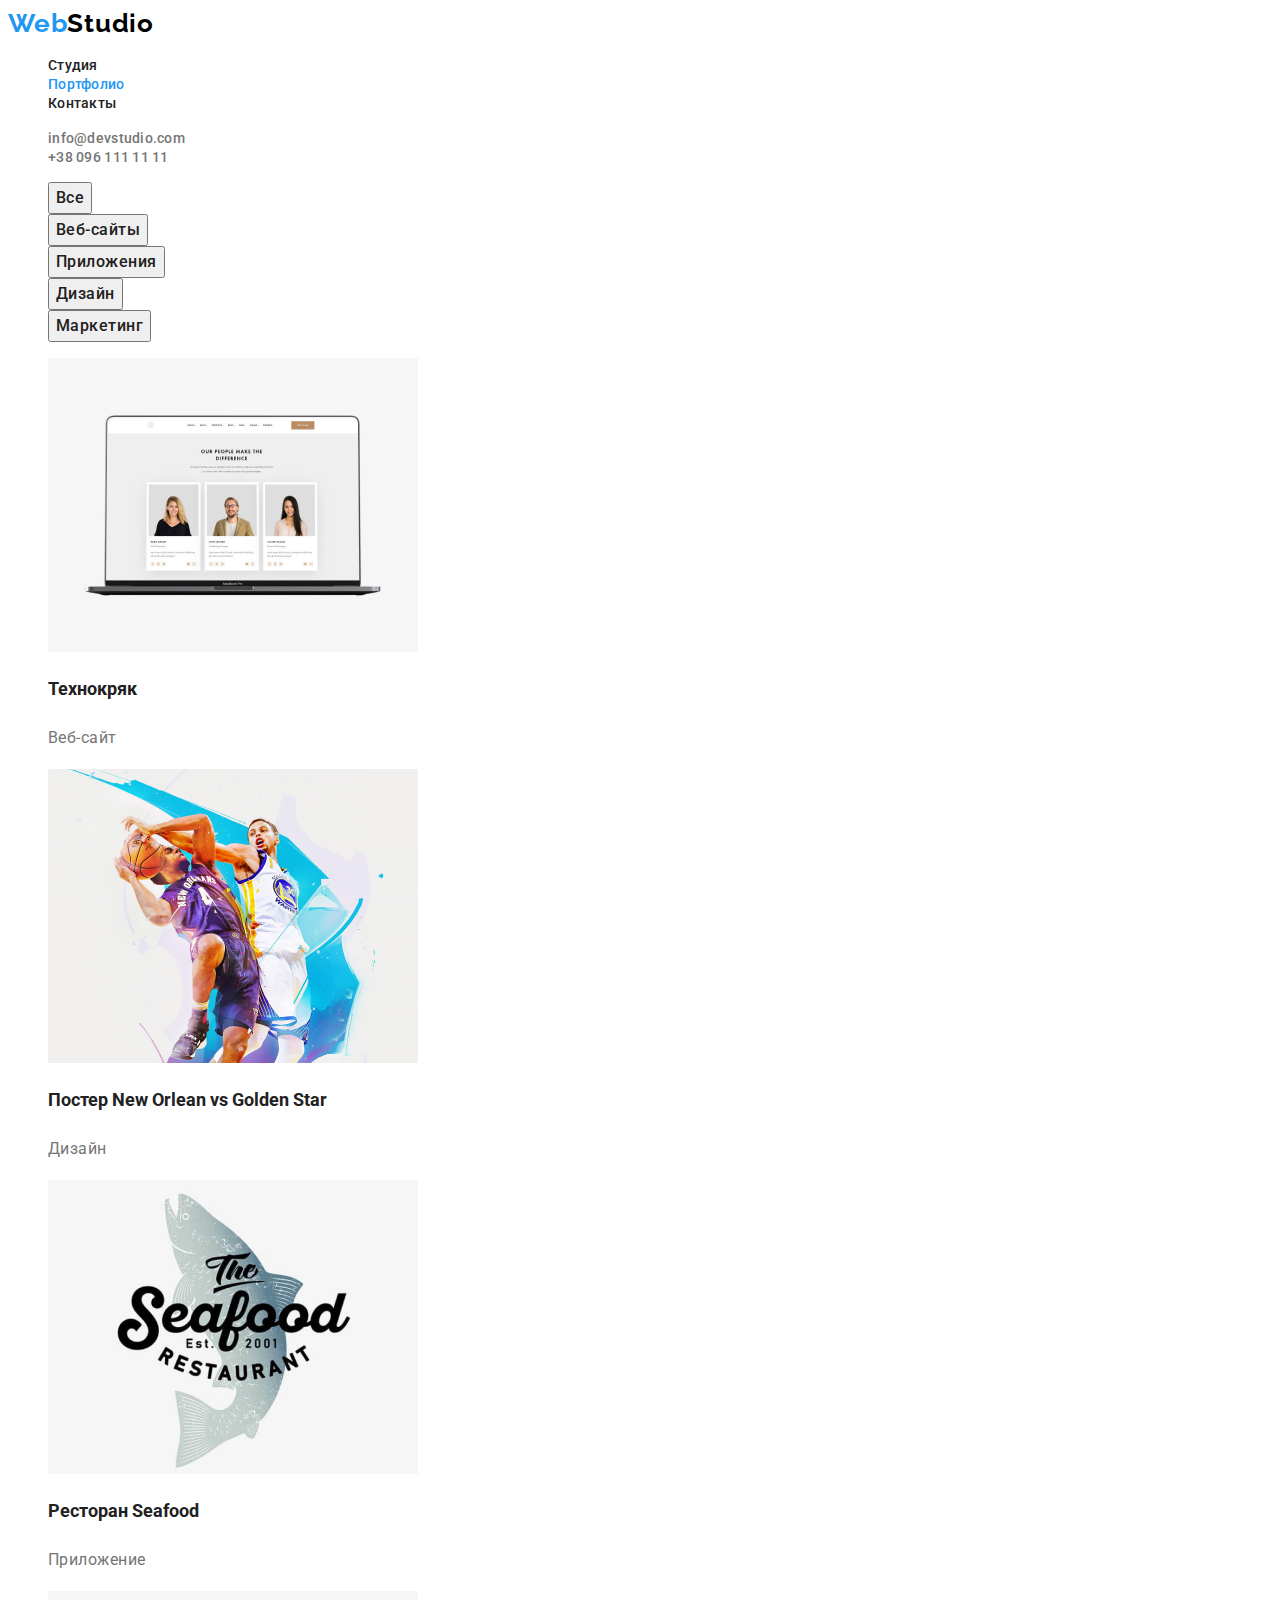
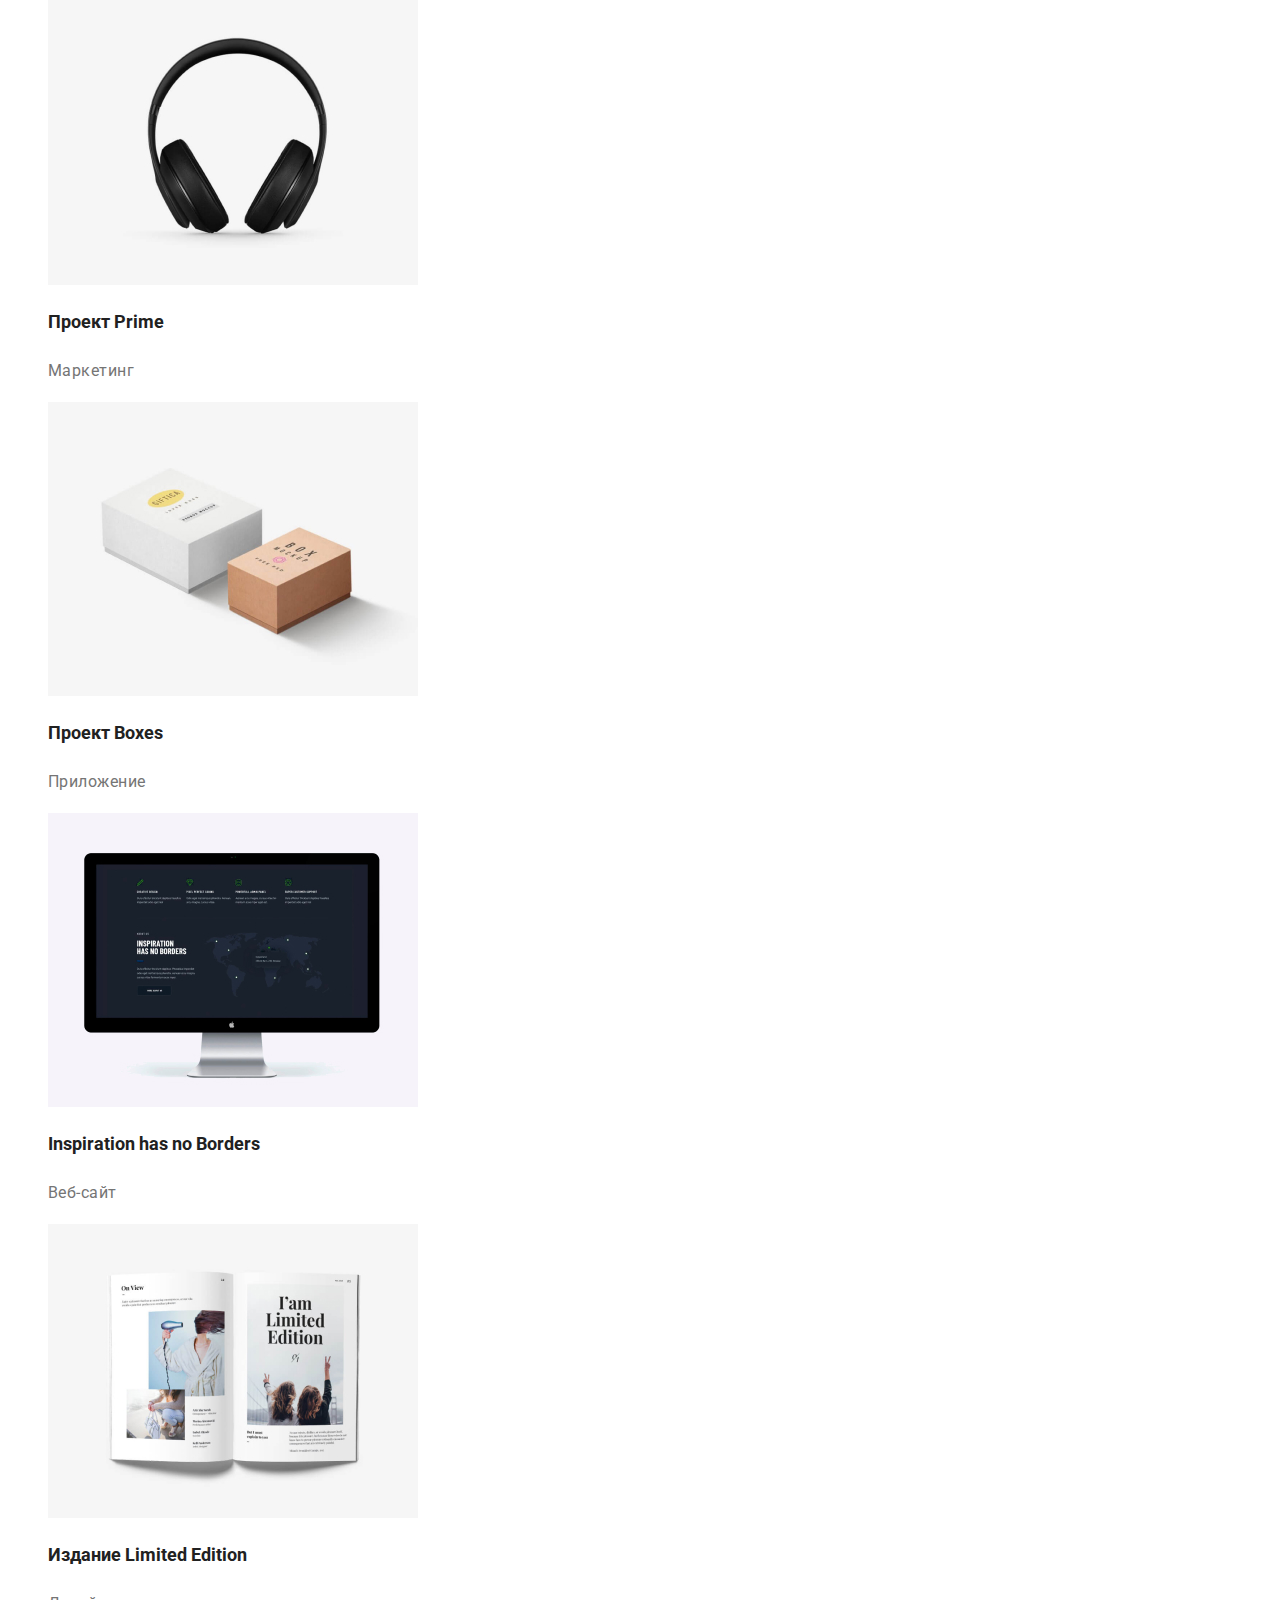
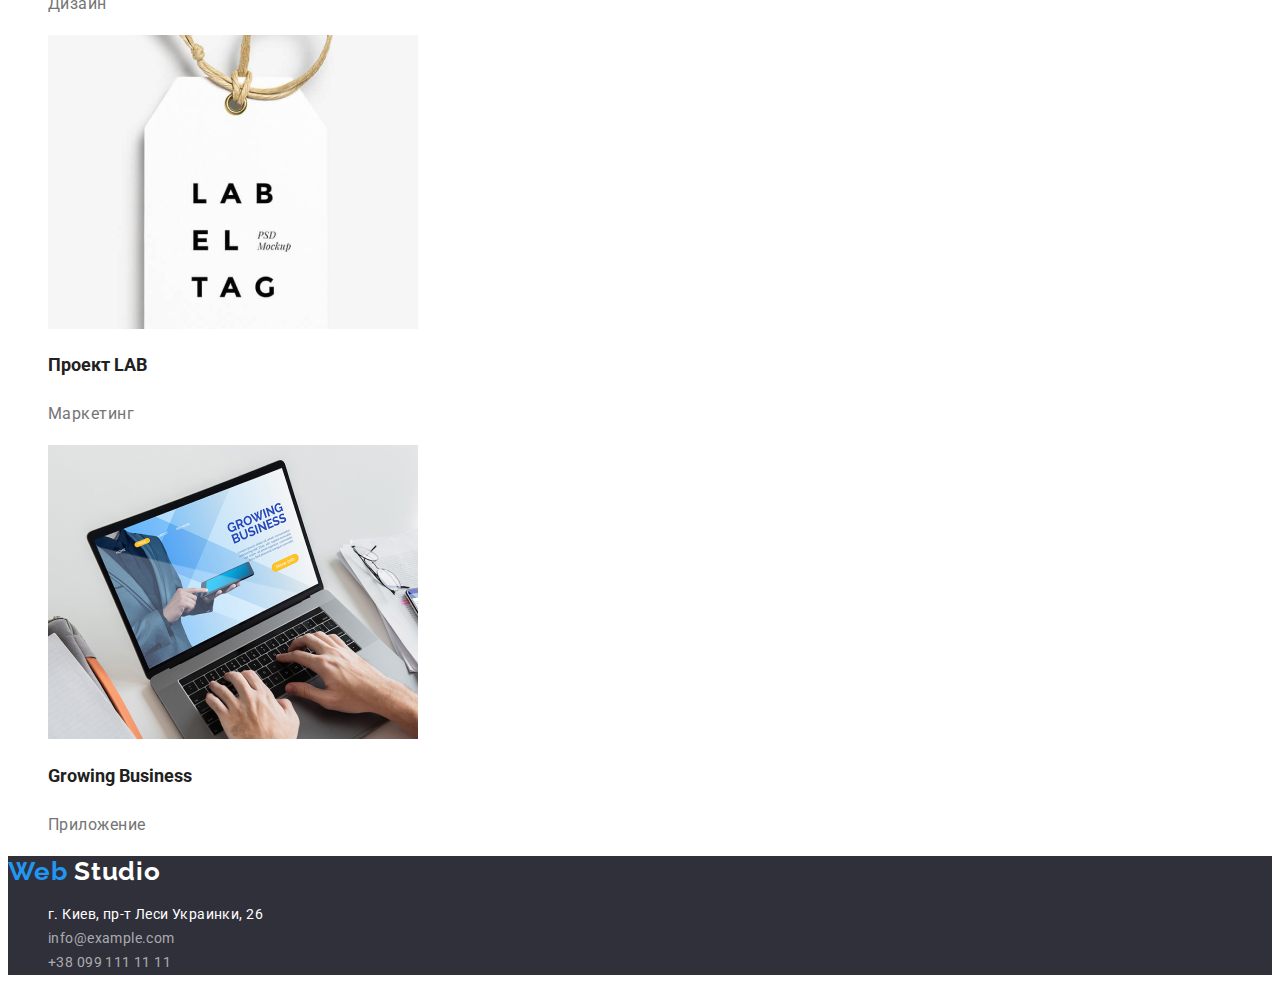
==== portfolio.html @ b29f5819 "Склонировал з ДЗ-2" ====
<!DOCTYPE html>
<html lang="ru">

<head>
    <meta charset="UTF-8" />
    <meta name="viewport" content="width=device-width, initial-scale=1.0" />
    <title>WebStudio</title>
    <link rel="preconnect" href="https://fonts.gstatic.com">
    <link
        href="https://fonts.googleapis.com/css2?family=Raleway:wght@700&family=Roboto:wght@400;500;700;900&display=swap"
        rel="stylesheet">
    <link rel="stylesheet" href="./css/style.css">
</head>

<body>
    <!-- Шапка -->
    <header class="header">
        <nav class="navigation">
            <a class="logo" href="./index.html"><span class="logo-color">Web</span>Studio</a>
            <ul class="navigation-list">
                <li class="navigation-list-item">
                    <a class="navigation-list-link" href="./index.html">Студия</a>
                </li>
                <li class="navigation-list-item">
                    <a class="navigation-list-link current" href="portfolio.html">Портфолио</a>
                </li>
                <li class="navigation-list-item">
                    <a class="navigation-list-link" href="#">Контакты</a>
                </li>
            </ul>
        </nav>
        <ul class="contact-list">
            <li class="contact-list-item">
                <a class="contact-list-link" href="mailto:info@devstudio.com">info@devstudio.com</a>
            </li>
            <li>
                <a class="contact-list-link" href="tel:+380961111111">+38 096 111 11 11</a>
            </li>
        </ul>
    </header>
    <main>
        <!-- Портфолио -->
        <section class="portfolio">
            <h1 class="visually-hidden">Портфолио</h1>
            <!-- Список фильтров -->
            <ul class="button-list">
                <li class="button-list-item">
                    <button class="button" type="button">Все</button>
                </li>
                <li class="button-list-item">
                    <button class="button" type="button">Веб-сайты</button>
                </li>
                <li class="button-list-item">
                    <button class="button" type="button">Приложения</button>
                </li>
                <li class="button-list-item">
                    <button class="button" type="button">Дизайн</button>
                </li>
                <li class="button-list-item">
                    <button class="button" type="button">Маркетинг</button>
                </li>
            </ul>
            <!-- Список робот -->
            <ul class="portfolio-list">
                <li class="portfolio-list-item">
                    <a class="portfolio-link" href="#">
                        <img class="portfolio-link-img" src="./images/portfolio/technocrack.jpg"
                            alt="Фото веб-сайта Технокряк">
                        <h2 class="portfolio-link-title">Технокряк</h2>
                        <p class="portfolio-link-desc">Веб-сайт</p>
                    </a>
                </li>
                <li class="portfolio-list-item">
                    <a class="portfolio-link" href="#">
                        <img class="portfolio-link-img" src="./images/portfolio/poster-basket.jpg"
                            alt="Дизайн постера New Orlean vs Golden Star">
                        <h2 class="portfolio-link-title">Постер New Orlean vs Golden Star</h2>
                        <p class="portfolio-link-desc">Дизайн</p>
                    </a>
                </li>
                <li class="portfolio-list-item">
                    <a class="portfolio-link" href="#">
                        <img class="portfolio-link-img" src="./images/portfolio/restaurant-seafood.jpg"
                            alt="Фото приложения Seafood">
                        <h2 class="portfolio-link-title">Ресторан Seafood</h2>
                        <p class="portfolio-link-desc">Приложение</p>
                    </a>
                </li>
                <li class="portfolio-list-item">
                    <a class="portfolio-link" href="#">
                        <img class="portfolio-link-img" src="./images/portfolio/project-prime.jpg"
                            alt="Фото проекта Prime">
                        <h2 class="portfolio-link-title">Проект Prime</h2>
                        <p class="portfolio-link-desc">Маркетинг</p>
                    </a>
                </li>
                <li class="portfolio-list-item">
                    <a class="portfolio-link" href="#">
                        <img class="portfolio-link-img" src="./images/portfolio/projecy-boxes.jpg"
                            alt="Фото приложения Boxes">
                        <h2 class="portfolio-link-title">Проект Boxes</h2>
                        <p class="portfolio-link-desc">Приложение</p>
                    </a>
                </li>
                <li class="portfolio-list-item">
                    <a class="portfolio-link" href="#">
                        <img class="portfolio-link-img" src="./images/portfolio/inspiration-has-no-borders.jpg"
                            alt="Фото веб-сайта Inspiration has no Borders">
                        <h2 class="portfolio-link-title">Inspiration has no Borders</h2>
                        <p class="portfolio-link-desc">Веб-сайт</p>
                    </a>
                </li>
                <li class="portfolio-list-item">
                    <a class="portfolio-link" href="#">
                        <img class="portfolio-link-img" src="./images/portfolio/limited-editoin.jpg"
                            alt="Фото дизайна издания Limited Edition">
                        <h2 class="portfolio-link-title">Издание Limited Edition</h2>
                        <p class="portfolio-link-desc">Дизайн</p>
                    </a>
                </li>
                <li class="portfolio-list-item">
                    <a class="portfolio-link" href="#">
                        <img class="portfolio-link-img" src="./images/portfolio/project-lab.jpg" alt="Фото проекта LAB">
                        <h2 class="portfolio-link-title">Проект LAB</h2>
                        <p class="portfolio-link-desc">Маркетинг</p>
                    </a>
                </li>
                <li class="portfolio-list-item">
                    <a class="portfolio-link" href="#">
                        <img class="portfolio-link-img" src="./images/portfolio/growing-busibess.jpg"
                            alt="Фото приложения Growing Business">
                        <h2 class="portfolio-link-title">Growing Business</h2>
                        <p class="portfolio-link-desc">Приложение</p>
                    </a>
                </li>
            </ul>
        </section>

    </main>
    <!-- Футер -->
    <footer class="footer">
        <a class="logo" href="./index.html">
            <span class="logo-color">Web</span>
            <span class="logo-color-footer">Studio</span>
        </a>
        <address>
            <ul class="footer-contact">
                <li class="footer-contact-list">
                    <a class="footer-contact-link addr" href="https://goo.gl/maps/dvo8h2LJfjRiSJft5" target="_blank">г.
                        Киев, пр-т
                        Леси
                        Украинки, 26</a>
                </li>
                <li class="footer-contact-list">
                    <a class="footer-contact-link" href="mailto:info@example.com">info@example.com</a>
                </li>

                <li class="footer-contact-list">
                    <a class="footer-contact-link" href="tel:+380991111111">+38 099 111 11 11</a>
                </li>
            </ul>
        </address>
    </footer>
</body>

</html>
---- css/style.css ----
:root {
  --main-font: "Roboto", sans-serif;
  --logo-font: "Raleway", sans-serif;
  --accent-color: #2196f3;
  --main-color: #757575;
  --title-color: #212121;
  --hero-title-color: #ffffff;
  --first-logo-color: #000000;
  --secondary-logo-color: #ffffff;
  --footer-addr-color: #ffffff;
  --footer-contact-color: rgba(255, 255, 255, 0.6);
  --footer-background-color: #2f303a;
  --white: #ffffff;
}

/* ==================== INDEX.HTML ==================== */

/* ========== GENERAL STYLES ========== */
body {
  font-family: var(--main-font);
}
a {
  text-decoration: none;
}

ul {
  list-style: none;
}

address {
  font-style: normal;
}

.section-title {
  font-weight: 700;
  font-size: 36px;
  line-height: 1.667;
  text-align: center;
  letter-spacing: 0.03em;
  color: var(--title-color);
}

/* ========== HEADER ========== */

.header .current {
  color: var(--accent-color);
}

.logo {
  font-family: var(--logo-font);
  font-weight: 700;
  font-size: 26px;
  line-height: 1.192;
  letter-spacing: 0.03em;
  color: var(--first-logo-color);
}

.logo .logo-color {
  color: var(--accent-color);
}

.navigation-list-link {
  font-weight: 500;
  font-size: 14px;
  line-height: 1.143;
  letter-spacing: 0.02em;
  color: var(--title-color);
}

.navigation-list-link:hover,
.navigation-list-link:focus {
  color: var(--accent-color);
}

.contact-list-link {
  font-weight: 500;
  font-size: 14px;
  line-height: 1.143;
  letter-spacing: 0.02em;
  color: var(--main-color);
}

.contact-list-link:hover,
.contact-list-link:focus {
  color: var(--accent-color);
}

/* ========== HERO ========== */
.hero-title {
  font-weight: 900;
  font-size: 44px;
  line-height: 1.364;
  text-align: center;
  letter-spacing: 0.06em;
  text-transform: uppercase;
  /* color: var(--hero-title-color); */
}

.hero-button {
  font-weight: 700;
  font-size: 16px;
  line-height: 1.875;
  /* display: flex;
  align-items: center;
  text-align: center; */
  letter-spacing: 0.06em;
  color: var(--hero-title-color);
  background-color: var(--accent-color);
}

/* ========== FEATURES ========== */
.visually-hidden {
  position: absolute;
  width: 1px;
  height: 1px;
  margin: -1px;
  border: 0;
  padding: 0;

  white-space: nowrap;
  clip-path: inset(100%);
  clip: rect(0 0 0 0);
  overflow: hidden;
}
.features-title {
  font-weight: 700;
  font-size: 14px;
  line-height: 1.143;
  letter-spacing: 0.03em;
  text-transform: uppercase;
  color: var(--title-color);
}
.features-desc {
  font-weight: normal;
  font-size: 14px;
  line-height: 1.715;
  letter-spacing: 0.03em;
  color: var(--main-color);
}

/* ========== DEVELOPMENT ========== */

.development-img {
  width: 370px;
  height: 294px;
}

/* ========== TEAM ========== */
.team-list-img {
  width: 270px;
  height: 260px;
}

.team-list-title {
  font-weight: 500;
  font-size: 16px;
  line-height: 1.188;
  /* text-align: center; */
  letter-spacing: 0.03em;
  color: var(--title-color);
}

.team-list-desc {
  font-weight: 400;
  font-size: 16px;
  line-height: 1.188;
  /* text-align: center; */
  letter-spacing: 0.03em;
  color: var(--main-color);
}

/* ========== FOOTER ========== */
.logo .logo-color-footer {
  color: var(--secondary-logo-color);
}

.footer-contact-link {
  font-weight: 400;
  font-size: 14px;
  line-height: 1.714;
  letter-spacing: 0.03em;
  color: var(--footer-contact-color);
}

.footer-contact-link.addr {
  color: var(--footer-addr-color);
}

.footer {
  background-color: var(--footer-background-color);
}

.footer-contact-link:hover,
.footer-contact-link:focus {
  color: var(--accent-color);
}

/* ==================== PORTFOLIO.HTML ==================== */

/* ========== FILTERS ========== */

.button {
  font-family: inherit;
  font-weight: 500;
  font-size: 16px;
  line-height: 1.625;
  text-align: center;
  letter-spacing: 0.03em;
  color: var(--title-color);
}

.button:hover,
.button:focus {
  color: var(--white);
  background-color: var(--accent-color);
}

/* ========== PORTFOLIO LIST ========== */
.portfolio-link-img {
  width: 370px;
  height: 294px;
}
.portfolio-link-title {
  font-weight: 700;
  font-size: 18px;
  line-height: 2;
  color: var(--title-color);
}

.portfolio-link-desc {
  font-weight: 400;
  font-size: 16px;
  line-height: 1.875;
  letter-spacing: 0.03em;
  color: var(--main-color);
}
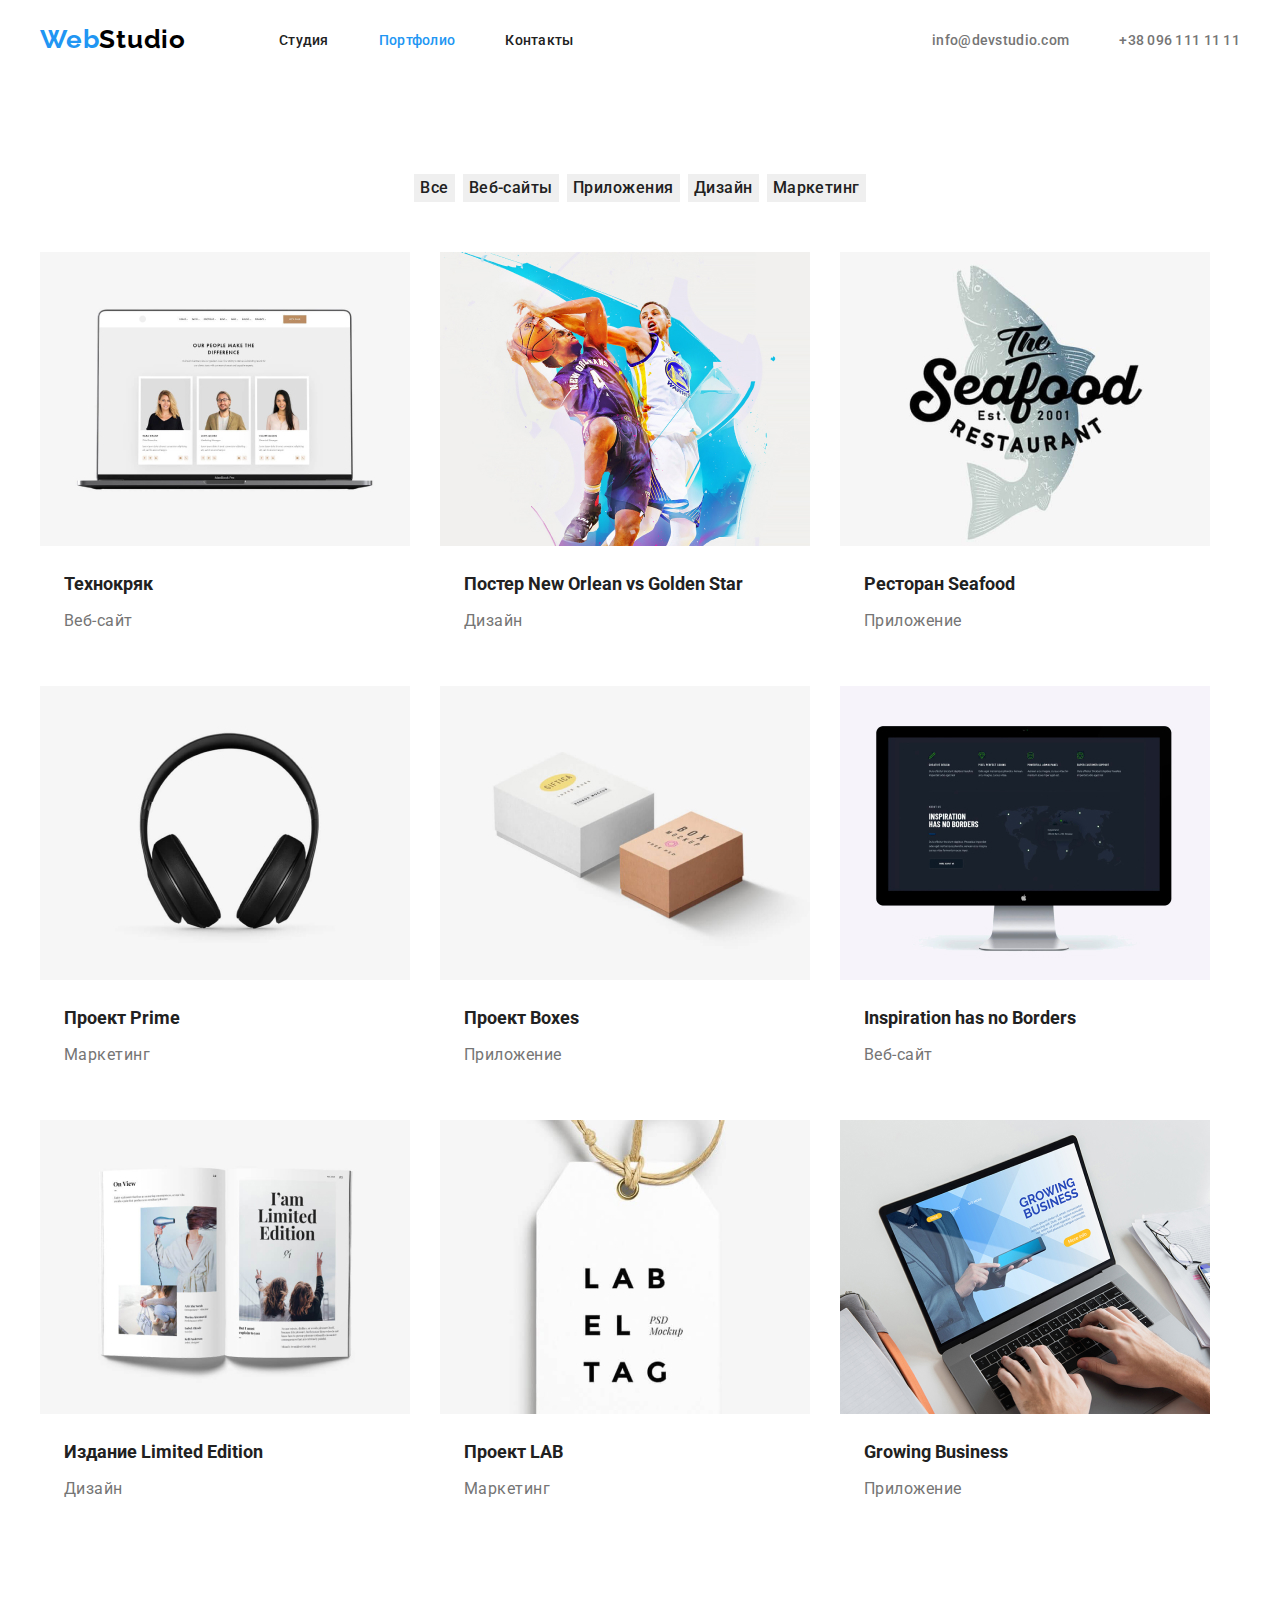
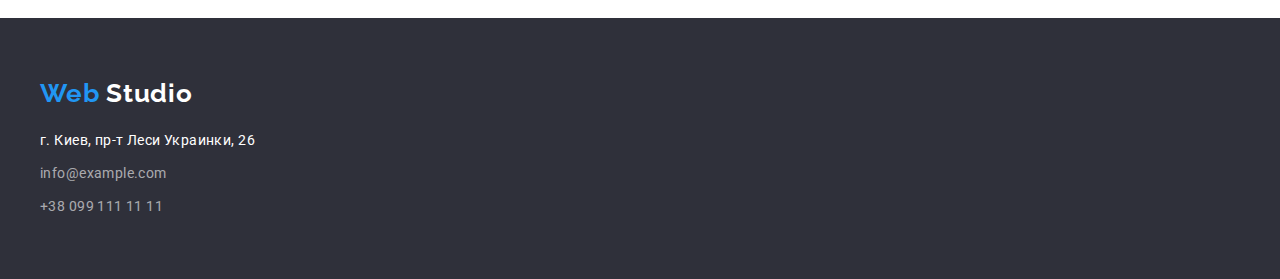
==== commit de2553dc: "Добавил flex k portfolio.html" ====
--- a/portfolio.html
+++ b/portfolio.html
@@ -15,151 +15,178 @@
 <body>
     <!-- Шапка -->
     <header class="header">
-        <nav class="navigation">
-            <a class="logo" href="./index.html"><span class="logo-color">Web</span>Studio</a>
-            <ul class="navigation-list">
-                <li class="navigation-list-item">
-                    <a class="navigation-list-link" href="./index.html">Студия</a>
+        <div class="container">
+            <nav class="navigation">
+                <a class="logo" href="./index.html"><span class="logo-color">Web</span>Studio</a>
+                <ul class="navigation-list">
+                    <li class="navigation-list-item">
+                        <a class="navigation-list-link" href="./index.html">Студия</a>
+                    </li>
+                    <li class="navigation-list-item">
+                        <a class="navigation-list-link current" href="portfolio.html">Портфолио</a>
+                    </li>
+                    <li class="navigation-list-item">
+                        <a class="navigation-list-link" href="#">Контакты</a>
+                    </li>
+                </ul>
+            </nav>
+            <ul class="contact-list">
+                <li class="contact-list-item">
+                    <a class="contact-list-link" href="mailto:info@devstudio.com">info@devstudio.com</a>
                 </li>
-                <li class="navigation-list-item">
-                    <a class="navigation-list-link current" href="portfolio.html">Портфолио</a>
-                </li>
-                <li class="navigation-list-item">
-                    <a class="navigation-list-link" href="#">Контакты</a>
+                <li>
+                    <a class="contact-list-link" href="tel:+380961111111">+38 096 111 11 11</a>
                 </li>
             </ul>
-        </nav>
-        <ul class="contact-list">
-            <li class="contact-list-item">
-                <a class="contact-list-link" href="mailto:info@devstudio.com">info@devstudio.com</a>
-            </li>
-            <li>
-                <a class="contact-list-link" href="tel:+380961111111">+38 096 111 11 11</a>
-            </li>
-        </ul>
+        </div>
     </header>
     <main>
         <!-- Портфолио -->
-        <section class="portfolio">
-            <h1 class="visually-hidden">Портфолио</h1>
-            <!-- Список фильтров -->
-            <ul class="button-list">
-                <li class="button-list-item">
-                    <button class="button" type="button">Все</button>
-                </li>
-                <li class="button-list-item">
-                    <button class="button" type="button">Веб-сайты</button>
-                </li>
-                <li class="button-list-item">
-                    <button class="button" type="button">Приложения</button>
-                </li>
-                <li class="button-list-item">
-                    <button class="button" type="button">Дизайн</button>
-                </li>
-                <li class="button-list-item">
-                    <button class="button" type="button">Маркетинг</button>
-                </li>
-            </ul>
-            <!-- Список робот -->
-            <ul class="portfolio-list">
-                <li class="portfolio-list-item">
-                    <a class="portfolio-link" href="#">
-                        <img class="portfolio-link-img" src="./images/portfolio/technocrack.jpg"
-                            alt="Фото веб-сайта Технокряк">
-                        <h2 class="portfolio-link-title">Технокряк</h2>
-                        <p class="portfolio-link-desc">Веб-сайт</p>
-                    </a>
-                </li>
-                <li class="portfolio-list-item">
-                    <a class="portfolio-link" href="#">
-                        <img class="portfolio-link-img" src="./images/portfolio/poster-basket.jpg"
-                            alt="Дизайн постера New Orlean vs Golden Star">
-                        <h2 class="portfolio-link-title">Постер New Orlean vs Golden Star</h2>
-                        <p class="portfolio-link-desc">Дизайн</p>
-                    </a>
-                </li>
-                <li class="portfolio-list-item">
-                    <a class="portfolio-link" href="#">
-                        <img class="portfolio-link-img" src="./images/portfolio/restaurant-seafood.jpg"
-                            alt="Фото приложения Seafood">
-                        <h2 class="portfolio-link-title">Ресторан Seafood</h2>
-                        <p class="portfolio-link-desc">Приложение</p>
-                    </a>
-                </li>
-                <li class="portfolio-list-item">
-                    <a class="portfolio-link" href="#">
-                        <img class="portfolio-link-img" src="./images/portfolio/project-prime.jpg"
-                            alt="Фото проекта Prime">
-                        <h2 class="portfolio-link-title">Проект Prime</h2>
-                        <p class="portfolio-link-desc">Маркетинг</p>
-                    </a>
-                </li>
-                <li class="portfolio-list-item">
-                    <a class="portfolio-link" href="#">
-                        <img class="portfolio-link-img" src="./images/portfolio/projecy-boxes.jpg"
-                            alt="Фото приложения Boxes">
-                        <h2 class="portfolio-link-title">Проект Boxes</h2>
-                        <p class="portfolio-link-desc">Приложение</p>
-                    </a>
-                </li>
-                <li class="portfolio-list-item">
-                    <a class="portfolio-link" href="#">
-                        <img class="portfolio-link-img" src="./images/portfolio/inspiration-has-no-borders.jpg"
-                            alt="Фото веб-сайта Inspiration has no Borders">
-                        <h2 class="portfolio-link-title">Inspiration has no Borders</h2>
-                        <p class="portfolio-link-desc">Веб-сайт</p>
-                    </a>
-                </li>
-                <li class="portfolio-list-item">
-                    <a class="portfolio-link" href="#">
-                        <img class="portfolio-link-img" src="./images/portfolio/limited-editoin.jpg"
-                            alt="Фото дизайна издания Limited Edition">
-                        <h2 class="portfolio-link-title">Издание Limited Edition</h2>
-                        <p class="portfolio-link-desc">Дизайн</p>
-                    </a>
-                </li>
-                <li class="portfolio-list-item">
-                    <a class="portfolio-link" href="#">
-                        <img class="portfolio-link-img" src="./images/portfolio/project-lab.jpg" alt="Фото проекта LAB">
-                        <h2 class="portfolio-link-title">Проект LAB</h2>
-                        <p class="portfolio-link-desc">Маркетинг</p>
-                    </a>
-                </li>
-                <li class="portfolio-list-item">
-                    <a class="portfolio-link" href="#">
-                        <img class="portfolio-link-img" src="./images/portfolio/growing-busibess.jpg"
-                            alt="Фото приложения Growing Business">
-                        <h2 class="portfolio-link-title">Growing Business</h2>
-                        <p class="portfolio-link-desc">Приложение</p>
-                    </a>
-                </li>
-            </ul>
+        <section class="portfolio section">
+            <div class="container">
+                <h1 class="visually-hidden">Портфолио</h1>
+                <!-- Список фильтров -->
+                <ul class="button-list">
+                    <li class="button-list-item">
+                        <button class="button" type="button">Все</button>
+                    </li>
+                    <li class="button-list-item">
+                        <button class="button" type="button">Веб-сайты</button>
+                    </li>
+                    <li class="button-list-item">
+                        <button class="button" type="button">Приложения</button>
+                    </li>
+                    <li class="button-list-item">
+                        <button class="button" type="button">Дизайн</button>
+                    </li>
+                    <li class="button-list-item">
+                        <button class="button" type="button">Маркетинг</button>
+                    </li>
+                </ul>
+                <!-- Список робот -->
+                <ul class="portfolio-list">
+                    <li class="portfolio-list-item">
+                        <a class="portfolio-link" href="#">
+                            <img class="portfolio-link-img" src="./images/portfolio/technocrack.jpg"
+                                alt="Фото веб-сайта Технокряк">
+                            <div class="portfolio-desc">
+                                <h2 class="portfolio-link-title">Технокряк</h2>
+                                <p class="portfolio-link-desc">Веб-сайт</p>
+                            </div>
+                        </a>
+                    </li>
+                    <li class="portfolio-list-item">
+                        <a class="portfolio-link" href="#">
+                            <img class="portfolio-link-img" src="./images/portfolio/poster-basket.jpg"
+                                alt="Дизайн постера New Orlean vs Golden Star">
+                            <div class="portfolio-desc">
+                                <h2 class="portfolio-link-title">Постер New Orlean vs Golden Star</h2>
+                                <p class="portfolio-link-desc">Дизайн</p>
+                            </div>
+                        </a>
+                    </li>
+                    <li class="portfolio-list-item">
+                        <a class="portfolio-link" href="#">
+                            <img class="portfolio-link-img" src="./images/portfolio/restaurant-seafood.jpg"
+                                alt="Фото приложения Seafood">
+                            <div class="portfolio-desc">
+                                <h2 class="portfolio-link-title">Ресторан Seafood</h2>
+                                <p class="portfolio-link-desc">Приложение</p>
+                            </div>
+                        </a>
+                    </li>
+                    <li class="portfolio-list-item">
+                        <a class="portfolio-link" href="#">
+                            <img class="portfolio-link-img" src="./images/portfolio/project-prime.jpg"
+                                alt="Фото проекта Prime">
+                            <div class="portfolio-desc">
+                                <h2 class="portfolio-link-title">Проект Prime</h2>
+                                <p class="portfolio-link-desc">Маркетинг</p>
+                            </div>
+                        </a>
+                    </li>
+                    <li class="portfolio-list-item">
+                        <a class="portfolio-link" href="#">
+                            <img class="portfolio-link-img" src="./images/portfolio/projecy-boxes.jpg"
+                                alt="Фото приложения Boxes">
+                            <div class="portfolio-desc">
+                                <h2 class="portfolio-link-title">Проект Boxes</h2>
+                                <p class="portfolio-link-desc">Приложение</p>
+                            </div>
+                        </a>
+                    </li>
+                    <li class="portfolio-list-item">
+                        <a class="portfolio-link" href="#">
+                            <img class="portfolio-link-img" src="./images/portfolio/inspiration-has-no-borders.jpg"
+                                alt="Фото веб-сайта Inspiration has no Borders">
+                            <div class="portfolio-desc">
+                                <h2 class="portfolio-link-title">Inspiration has no Borders</h2>
+                                <p class="portfolio-link-desc">Веб-сайт</p>
+                            </div>
+                        </a>
+                    </li>
+                    <li class="portfolio-list-item">
+                        <a class="portfolio-link" href="#">
+                            <img class="portfolio-link-img" src="./images/portfolio/limited-editoin.jpg"
+                                alt="Фото дизайна издания Limited Edition">
+                            <div class="portfolio-desc">
+                                <h2 class="portfolio-link-title">Издание Limited Edition</h2>
+                                <p class="portfolio-link-desc">Дизайн</p>
+                            </div>
+                        </a>
+                    </li>
+                    <li class="portfolio-list-item">
+                        <a class="portfolio-link" href="#">
+                            <img class="portfolio-link-img" src="./images/portfolio/project-lab.jpg"
+                                alt="Фото проекта LAB">
+                            <div class="portfolio-desc">
+                                <h2 class="portfolio-link-title">Проект LAB</h2>
+                                <p class="portfolio-link-desc">Маркетинг</p>
+                            </div>
+                        </a>
+                    </li>
+                    <li class="portfolio-list-item">
+                        <a class="portfolio-link" href="#">
+                            <img class="portfolio-link-img" src="./images/portfolio/growing-busibess.jpg"
+                                alt="Фото приложения Growing Business">
+                            <div class="portfolio-desc">
+                                <h2 class="portfolio-link-title">Growing Business</h2>
+                                <p class="portfolio-link-desc">Приложение</p>
+                            </div>
+                        </a>
+                    </li>
+                </ul>
+            </div>
         </section>
 
     </main>
     <!-- Футер -->
     <footer class="footer">
-        <a class="logo" href="./index.html">
-            <span class="logo-color">Web</span>
-            <span class="logo-color-footer">Studio</span>
-        </a>
-        <address>
-            <ul class="footer-contact">
-                <li class="footer-contact-list">
-                    <a class="footer-contact-link addr" href="https://goo.gl/maps/dvo8h2LJfjRiSJft5" target="_blank">г.
-                        Киев, пр-т
-                        Леси
-                        Украинки, 26</a>
-                </li>
-                <li class="footer-contact-list">
-                    <a class="footer-contact-link" href="mailto:info@example.com">info@example.com</a>
-                </li>
+        <div class="container">
+            <a class="logo" href="./index.html">
+                <span class="logo-color">Web</span>
+                <span class="logo-color-footer">Studio</span>
+            </a>
+            <address>
+                <ul class="footer-contact">
+                    <li class="footer-contact-list">
+                        <a class="footer-contact-link addr" href="https://goo.gl/maps/dvo8h2LJfjRiSJft5"
+                            target="_blank">г.
+                            Киев,
+                            пр-т
+                            Леси
+                            Украинки, 26</a>
+                    </li>
+                    <li class="footer-contact-list">
+                        <a class="footer-contact-link" href="mailto:info@example.com">info@example.com</a>
+                    </li>
 
-                <li class="footer-contact-list">
-                    <a class="footer-contact-link" href="tel:+380991111111">+38 099 111 11 11</a>
-                </li>
-            </ul>
-        </address>
+                    <li class="footer-contact-list">
+                        <a class="footer-contact-link" href="tel:+380991111111">+38 099 111 11 11</a>
+                    </li>
+                </ul>
+            </address>
+        </div>
     </footer>
 </body>
 
--- a/css/style.css
+++ b/css/style.css
@@ -11,6 +11,8 @@
   --footer-contact-color: rgba(255, 255, 255, 0.6);
   --footer-background-color: #2f303a;
   --white: #ffffff;
+  --main-background-color: #e5e5e5;
+  --secondary-background-color: #f5f4fa;
 }
 
 /* ==================== INDEX.HTML ==================== */
@@ -18,17 +20,39 @@
 /* ========== GENERAL STYLES ========== */
 body {
   font-family: var(--main-font);
-}
+  margin: 0 auto;
+  max-width: 1600px;
+}
+
 a {
   text-decoration: none;
 }
 
 ul {
   list-style: none;
+  margin: 0;
+  padding: 0;
 }
 
 address {
   font-style: normal;
+}
+
+h1,
+h2,
+h3,
+h4,
+h5,
+h6 {
+  margin: 0;
+}
+
+p {
+  margin: 0;
+}
+
+img {
+  display: block;
 }
 
 .section-title {
@@ -40,7 +64,55 @@
   color: var(--title-color);
 }
 
+.container {
+  width: 1200px;
+  margin: 0 auto;
+  padding: 0 15px;
+}
+
+.section {
+  padding-top: 94px;
+  padding-bottom: 94px;
+}
 /* ========== HEADER ========== */
+.header {
+  padding-top: 24px;
+  padding-bottom: 25px;
+}
+
+.header .logo {
+  margin-right: 93px;
+}
+
+.navigation-list-item:not(:last-child) {
+  margin-right: 50px;
+}
+
+.contact-list {
+  margin-left: auto;
+}
+
+.contact-list-item:not(:last-child) {
+  margin-right: 50px;
+}
+
+.header .container {
+  display: flex;
+  align-items: center;
+}
+
+.navigation {
+  display: flex;
+  align-items: center;
+}
+
+.navigation-list {
+  display: flex;
+}
+
+.contact-list {
+  display: flex;
+}
 
 .header .current {
   color: var(--accent-color);
@@ -86,29 +158,56 @@
 }
 
 /* ========== HERO ========== */
+.hero {
+  padding-top: 200px;
+  padding-bottom: 200px;
+  background-color: var(--footer-background-color);
+}
+
 .hero-title {
+  margin: 0 auto 30px;
+  width: 696px;
   font-weight: 900;
   font-size: 44px;
   line-height: 1.364;
   text-align: center;
   letter-spacing: 0.06em;
   text-transform: uppercase;
-  /* color: var(--hero-title-color); */
+  color: var(--hero-title-color);
+}
+
+.hero .hero-button {
+  display: block;
+  margin: 0 auto;
+  border-color: transparent;
+  border-radius: 4px;
+  cursor: pointer;
 }
 
 .hero-button {
   font-weight: 700;
   font-size: 16px;
   line-height: 1.875;
-  /* display: flex;
-  align-items: center;
-  text-align: center; */
   letter-spacing: 0.06em;
   color: var(--hero-title-color);
   background-color: var(--accent-color);
 }
 
 /* ========== FEATURES ========== */
+
+.features .features-list {
+  display: flex;
+}
+
+.features-item:not(:last-child) {
+  margin-right: 30px;
+  max-width: 270px;
+}
+
+.features-title {
+  margin-bottom: 10px;
+}
+
 .visually-hidden {
   position: absolute;
   width: 1px;
@@ -140,22 +239,55 @@
 
 /* ========== DEVELOPMENT ========== */
 
+.development .section-title {
+  margin-bottom: 50px;
+}
+
+.development.section {
+  padding-top: 0px;
+}
+
+.development-list {
+  display: flex;
+  justify-content: space-between;
+}
+
 .development-img {
   width: 370px;
   height: 294px;
 }
 
 /* ========== TEAM ========== */
+.team.section {
+  background-color: var(--secondary-background-color);
+}
+
+.team .section-title {
+  margin-bottom: 50px;
+}
+
+.team .team-list {
+  display: flex;
+  justify-content: space-between;
+}
+
 .team-list-img {
   width: 270px;
   height: 260px;
 }
 
+.team-desc {
+  text-align: center;
+  padding-top: 30px;
+  padding-bottom: 30px;
+}
+
 .team-list-title {
+  margin-bottom: 10px;
+
   font-weight: 500;
   font-size: 16px;
   line-height: 1.188;
-  /* text-align: center; */
   letter-spacing: 0.03em;
   color: var(--title-color);
 }
@@ -164,12 +296,25 @@
   font-weight: 400;
   font-size: 16px;
   line-height: 1.188;
-  /* text-align: center; */
   letter-spacing: 0.03em;
   color: var(--main-color);
 }
 
 /* ========== FOOTER ========== */
+.footer {
+  padding-top: 60px;
+  padding-bottom: 60px;
+}
+
+.footer .logo {
+  display: block;
+  margin-bottom: 20px;
+}
+
+.footer-contact-list:not(:last-child) {
+  margin-bottom: 9px;
+}
+
 .logo .logo-color-footer {
   color: var(--secondary-logo-color);
 }
@@ -198,6 +343,16 @@
 /* ==================== PORTFOLIO.HTML ==================== */
 
 /* ========== FILTERS ========== */
+
+.button-list {
+  display: flex;
+  justify-content: center;
+  margin-bottom: 50px;
+}
+
+.button-list-item:not(:last-child) {
+  margin-right: 8px;
+}
 
 .button {
   font-family: inherit;
@@ -207,20 +362,44 @@
   text-align: center;
   letter-spacing: 0.03em;
   color: var(--title-color);
+  border: none;
 }
 
 .button:hover,
 .button:focus {
   color: var(--white);
   background-color: var(--accent-color);
+  border-radius: 4px;
 }
 
 /* ========== PORTFOLIO LIST ========== */
+.portfolio-list {
+  display: flex;
+  flex-wrap: wrap;
+}
+
+.portfolio-list-item:not(:nth-child(3n + 3)) {
+  margin-right: 30px;
+}
+
+.portfolio-list-item:not(:nth-last-child(-n + 3)) {
+  margin-bottom: 30px;
+}
+
+.portfolio-desc {
+  padding-top: 20px;
+  padding-right: 24px;
+  padding-bottom: 20px;
+  padding-left: 24px;
+}
+
 .portfolio-link-img {
   width: 370px;
   height: 294px;
 }
 .portfolio-link-title {
+  margin-bottom: 4px;
+
   font-weight: 700;
   font-size: 18px;
   line-height: 2;
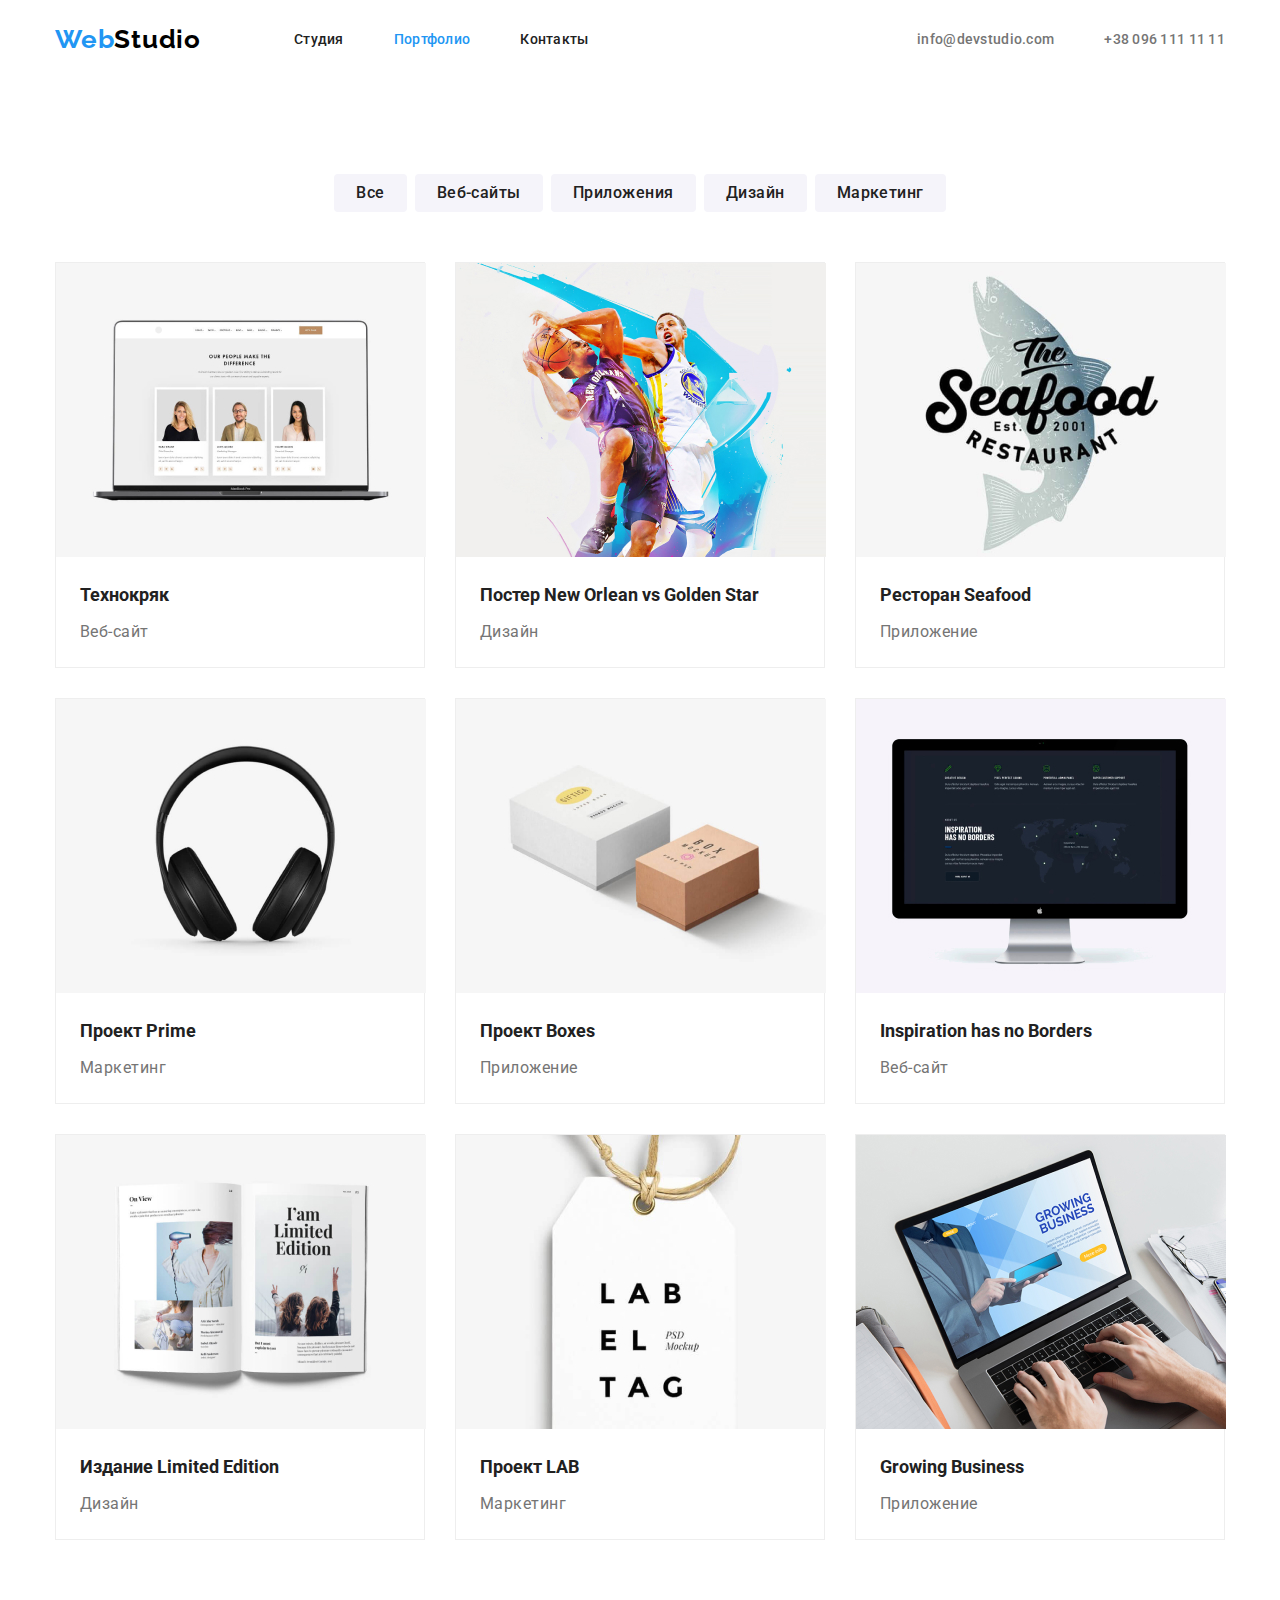
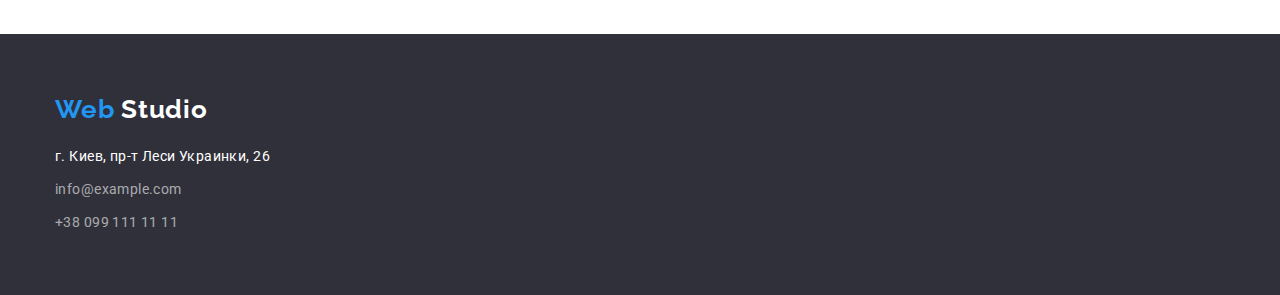
==== commit f9a0eefa: "Пофиксил: background, button. border" ====
--- a/portfolio.html
+++ b/portfolio.html
@@ -9,6 +9,8 @@
     <link
         href="https://fonts.googleapis.com/css2?family=Raleway:wght@700&family=Roboto:wght@400;500;700;900&display=swap"
         rel="stylesheet">
+    <link rel="stylesheet"
+        href="https://cdnjs.cloudflare.com/ajax/libs/modern-normalize/1.0.0/modern-normalize.min.css">
     <link rel="stylesheet" href="./css/style.css">
 </head>
 
--- a/css/style.css
+++ b/css/style.css
@@ -13,6 +13,7 @@
   --white: #ffffff;
   --main-background-color: #e5e5e5;
   --secondary-background-color: #f5f4fa;
+  --border-color: #eeeeee;
 }
 
 /* ==================== INDEX.HTML ==================== */
@@ -20,8 +21,8 @@
 /* ========== GENERAL STYLES ========== */
 body {
   font-family: var(--main-font);
-  margin: 0 auto;
-  max-width: 1600px;
+  /* margin: 0 auto;
+  max-width: 1600px; */
 }
 
 a {
@@ -355,6 +356,14 @@
 }
 
 .button {
+  padding-top: 6px;
+  padding-right: 22px;
+  padding-bottom: 6px;
+  padding-left: 22px;
+
+  border-radius: 4px;
+  border: none;
+
   font-family: inherit;
   font-weight: 500;
   font-size: 16px;
@@ -362,7 +371,8 @@
   text-align: center;
   letter-spacing: 0.03em;
   color: var(--title-color);
-  border: none;
+
+  background-color: var(--secondary-background-color);
 }
 
 .button:hover,
@@ -386,6 +396,11 @@
   margin-bottom: 30px;
 }
 
+.portfolio-list-item {
+  border: 1px solid #eeeeee;
+  max-width: 370px;
+}
+
 .portfolio-desc {
   padding-top: 20px;
   padding-right: 24px;
